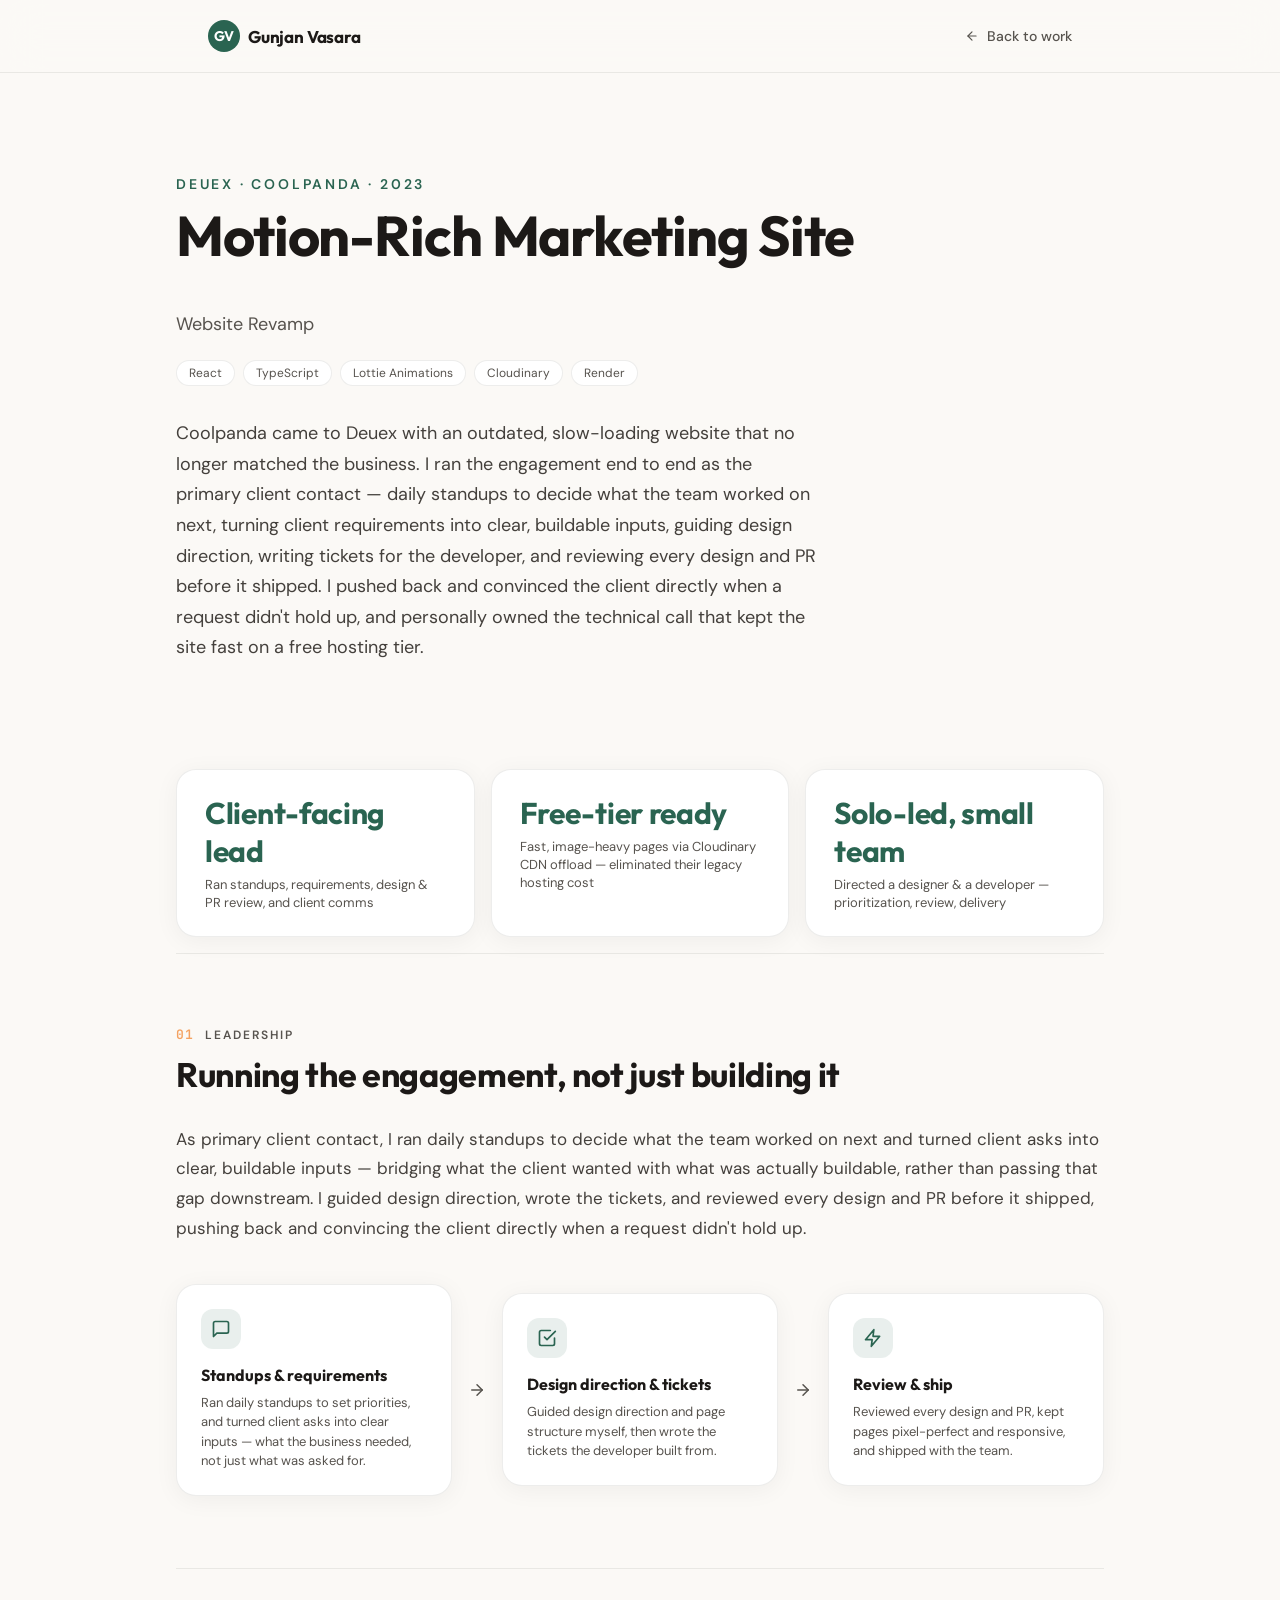
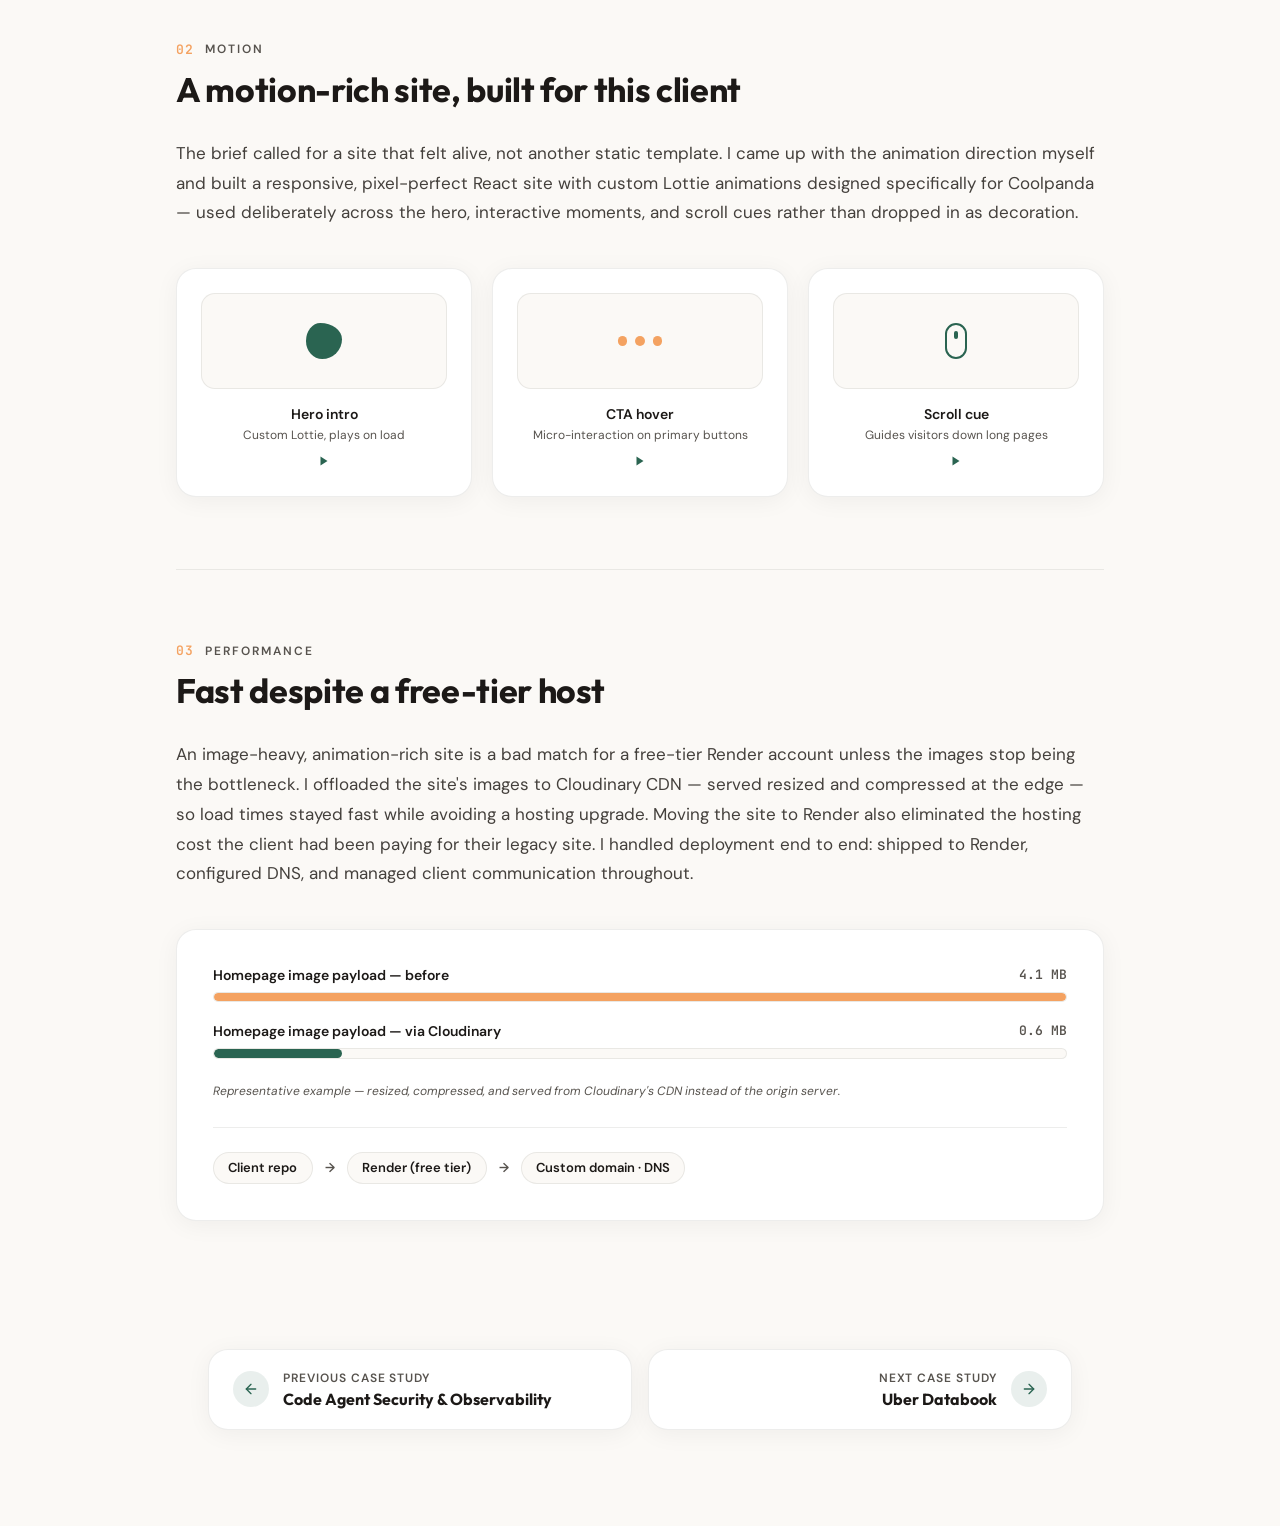
==== work/coolpanda.html @ dd3432d3 "Initial portfolio deploy" ====
<!doctype html>
<html lang="en">

<head>
    <meta charset="utf-8" />
    <meta name="viewport" content="width=device-width, initial-scale=1" />
    <meta name="description" content="Case study: Coolpanda — Website Revamp built by Gunjan Vasara." />
    <title>Coolpanda — Case Study | Gunjan Vasara</title>
    <style>
        @import url('https://fonts.googleapis.com/css2?family=DM+Sans:opsz,wght@9..40,400;9..40,500;9..40,600;9..40,700&family=Outfit:wght@400;500;600;700;800&family=JetBrains+Mono:wght@400;600&display=swap');

        :root {
            --bg: #fbf9f6;
            --surface: #ffffff;
            --ink: #1c1917;
            --ink-soft: #57534e;
            --ink-body: #44403c;
            --green: #2a6451;
            --green-deep: #204c3d;
            --sand: #f4a261;
            --line: rgba(28, 25, 23, 0.08);
            --mono: 'JetBrains Mono', 'SFMono-Regular', Consolas, monospace;
        }

        * { box-sizing: border-box; }

        html { background: var(--bg); scroll-behavior: smooth; }

        body {
            margin: 0;
            background: var(--bg);
            color: var(--ink);
            font-family: 'DM Sans', sans-serif;
            -webkit-font-smoothing: antialiased;
        }

        a { text-decoration: none; color: inherit; }

        img { max-width: 100%; display: block; }

        .icon { width: 1em; height: 1em; display: inline-block; vertical-align: -0.125em; flex-shrink: 0; }

        .wrap {
            max-width: 58rem;
            margin: 0 auto;
            padding: 0 1.25rem;
        }

        @media (min-width: 768px) {
            .wrap { padding: 0 2rem; }
        }

        /* ---------- Nav ---------- */
        .nav {
            position: sticky;
            top: 0;
            z-index: 10;
            background: rgba(251, 249, 246, 0.85);
            backdrop-filter: blur(20px);
            border-bottom: 1px solid var(--line);
        }

        .nav-inner {
            max-width: 58rem;
            margin: 0 auto;
            padding: 0 1.25rem;
            height: 4.5rem;
            display: flex;
            align-items: center;
            justify-content: space-between;
        }

        @media (min-width: 768px) {
            .nav-inner { padding: 0 2rem; }
        }

        .nav-logo {
            font-family: 'Outfit', sans-serif;
            font-weight: 700;
            font-size: 1.0625rem;
            letter-spacing: -0.01em;
            display: flex;
            align-items: center;
            gap: 0.5rem;
        }

        .nav-mono {
            width: 2rem;
            height: 2rem;
            border-radius: 999px;
            background: var(--green);
            color: #fff;
            display: grid;
            place-items: center;
            font-size: 0.875rem;
        }

        .back-link {
            display: inline-flex;
            align-items: center;
            gap: 0.5rem;
            font-size: 0.875rem;
            font-weight: 500;
            color: var(--ink-soft);
            transition: color 0.2s ease;
        }

        .back-link:hover { color: var(--green); }

        /* ---------- Hero ---------- */
        .cs-hero { padding: 4rem 0 3rem; }

        @media (min-width: 768px) {
            .cs-hero { padding: 5.5rem 0 3.5rem; }
        }

        .eyebrow {
            font-size: 0.875rem;
            text-transform: uppercase;
            letter-spacing: 0.2em;
            color: var(--green);
            font-weight: 600;
        }

        .cs-title {
            font-family: 'Outfit', sans-serif;
            font-weight: 700;
            font-size: 2.5rem;
            letter-spacing: -0.02em;
            line-height: 1.05;
            margin-top: 0.75rem;
        }

        @media (min-width: 768px) {
            .cs-title { font-size: 3.5rem; }
        }

        .cs-subtitle {
            font-size: 1.125rem;
            color: var(--ink-soft);
            margin-top: 0.75rem;
        }

        .cs-tags {
            display: flex;
            flex-wrap: wrap;
            gap: 0.5rem;
            margin-top: 1.5rem;
        }

        .tag-pill {
            font-size: 0.75rem;
            border-radius: 999px;
            background: var(--surface);
            border: 1px solid var(--line);
            padding: 0.25rem 0.75rem;
            color: var(--ink-soft);
        }

        .cs-intro {
            max-width: 40rem;
            margin-top: 2rem;
            font-size: 1.125rem;
            color: var(--ink-body);
            line-height: 1.7;
        }

        /* ---------- Stats strip ---------- */
        .cs-stats { padding: 2rem 0 1rem; }

        .cs-stats-grid {
            display: grid;
            grid-template-columns: repeat(auto-fit, minmax(180px, 1fr));
            gap: 1rem;
        }

        .stat-tile {
            background: var(--surface);
            border: 1px solid var(--line);
            border-radius: 1.25rem;
            padding: 1.5rem 1.75rem;
            box-shadow: 0 4px 24px rgba(28, 25, 23, 0.05);
        }

        .stat-value {
            font-family: 'Outfit', sans-serif;
            font-weight: 700;
            font-size: 1.875rem;
            letter-spacing: -0.01em;
            color: var(--green);
        }

        .stat-label {
            font-size: 0.8125rem;
            color: var(--ink-soft);
            margin-top: 0.375rem;
            line-height: 1.4;
        }

        /* ---------- Chapters ---------- */
        .chapter {
            padding: 4.5rem 0;
            border-top: 1px solid var(--line);
            scroll-margin-top: 4.5rem;
        }

        .chapter-head { max-width: none; }

        .chapter-kicker {
            display: flex;
            align-items: center;
            gap: 0.75rem;
        }

        .chapter-num {
            font-family: var(--mono);
            font-size: 0.8125rem;
            font-weight: 600;
            color: var(--sand);
            letter-spacing: 0.05em;
        }

        .chapter-cat {
            font-size: 0.75rem;
            text-transform: uppercase;
            letter-spacing: 0.16em;
            color: var(--ink-soft);
            font-weight: 600;
        }

        .chapter-title {
            font-family: 'Outfit', sans-serif;
            font-weight: 700;
            font-size: 1.75rem;
            letter-spacing: -0.01em;
            margin-top: 0.625rem;
        }

        @media (min-width: 768px) {
            .chapter-title { font-size: 2.125rem; }
        }

        .chapter-text {
            margin-top: 1rem;
            color: var(--ink-body);
            line-height: 1.75;
            font-size: 1.0625rem;
        }

        .chapter-visual { margin-top: 2.5rem; }

        /* ---------- Chapter 01: process flow ---------- */
        .cp-flow {
            display: grid;
            grid-template-columns: 1fr;
            gap: 1rem;
            align-items: center;
        }

        @media (min-width: 768px) {
            .cp-flow { grid-template-columns: 1fr auto 1fr auto 1fr; }
        }

        .cp-flow-card {
            background: var(--surface);
            border: 1px solid var(--line);
            border-radius: 1.25rem;
            padding: 1.5rem;
            box-shadow: 0 4px 24px rgba(28, 25, 23, 0.05);
        }

        .cp-flow-icon {
            width: 2.5rem;
            height: 2.5rem;
            border-radius: 0.75rem;
            background: rgba(42, 100, 81, 0.1);
            color: var(--green);
            display: grid;
            place-items: center;
            margin-bottom: 1rem;
        }

        .cp-flow-title {
            font-family: 'Outfit', sans-serif;
            font-weight: 700;
            font-size: 1rem;
            margin-bottom: 0.5rem;
        }

        .cp-flow-text {
            font-size: 0.8125rem;
            color: var(--ink-soft);
            line-height: 1.5;
        }

        .cp-flow-arrow {
            display: flex;
            align-items: center;
            justify-content: center;
            color: var(--ink-soft);
            transform: rotate(90deg);
        }

        @media (min-width: 768px) {
            .cp-flow-arrow { transform: none; }
        }

        /* ---------- Chapter 02: motion / Lottie ---------- */
        .cp-motion-grid {
            display: grid;
            grid-template-columns: repeat(auto-fit, minmax(160px, 1fr));
            gap: 1.25rem;
        }

        .cp-motion-card {
            background: var(--surface);
            border: 1px solid var(--line);
            border-radius: 1.25rem;
            padding: 1.5rem;
            box-shadow: 0 4px 24px rgba(28, 25, 23, 0.05);
            text-align: center;
        }

        .cp-motion-stage {
            height: 6rem;
            border-radius: 0.875rem;
            background: var(--bg);
            border: 1px solid var(--line);
            display: grid;
            place-items: center;
            margin-bottom: 1rem;
            position: relative;
            overflow: hidden;
        }

        .cp-motion-title {
            font-size: 0.875rem;
            font-weight: 600;
        }

        .cp-motion-sub {
            font-size: 0.75rem;
            color: var(--ink-soft);
            margin-top: 0.25rem;
        }

        .cp-blob {
            width: 2.25rem;
            height: 2.25rem;
            border-radius: 40% 60% 55% 45% / 50% 45% 55% 50%;
            background: var(--green);
            animation: cp-morph 3.2s ease-in-out infinite;
        }

        @keyframes cp-morph {
            0%, 100% { border-radius: 40% 60% 55% 45% / 50% 45% 55% 50%; transform: scale(1) rotate(0deg); }
            50% { border-radius: 60% 40% 45% 55% / 45% 55% 45% 55%; transform: scale(1.12) rotate(20deg); }
        }

        .cp-dot-bounce {
            display: flex;
            gap: 0.5rem;
        }

        .cp-dot-bounce span {
            width: 0.6rem;
            height: 0.6rem;
            border-radius: 999px;
            background: var(--sand);
            animation: cp-bounce 1.1s ease-in-out infinite;
        }

        .cp-dot-bounce span:nth-child(2) { animation-delay: 0.15s; }
        .cp-dot-bounce span:nth-child(3) { animation-delay: 0.3s; }

        @keyframes cp-bounce {
            0%, 100% { transform: translateY(0); opacity: 0.6; }
            50% { transform: translateY(-0.6rem); opacity: 1; }
        }

        .cp-scroll-cue {
            width: 1.4rem;
            height: 2.2rem;
            border-radius: 999px;
            border: 2px solid var(--green);
            position: relative;
        }

        .cp-scroll-cue::before {
            content: '';
            position: absolute;
            top: 0.35rem;
            left: 50%;
            width: 0.25rem;
            height: 0.5rem;
            border-radius: 999px;
            background: var(--green);
            transform: translateX(-50%);
            animation: cp-scroll 1.4s ease-in-out infinite;
        }

        @keyframes cp-scroll {
            0% { opacity: 1; top: 0.35rem; }
            60% { opacity: 0; top: 1.1rem; }
            100% { opacity: 0; top: 0.35rem; }
        }

        .cp-play-chip {
            display: inline-flex;
            align-items: center;
            gap: 0.3rem;
            font-size: 0.6875rem;
            font-weight: 600;
            color: var(--green);
            margin-top: 0.75rem;
        }

        /* ---------- Chapter 03: performance / deploy ---------- */
        .cp-perf-card {
            background: var(--surface);
            border: 1px solid var(--line);
            border-radius: 1.25rem;
            padding: 1.75rem;
            box-shadow: 0 4px 24px rgba(28, 25, 23, 0.05);
        }

        @media (min-width: 768px) {
            .cp-perf-card { padding: 2.25rem; }
        }

        .cp-perf-row { margin-bottom: 1.25rem; }

        .cp-perf-row:last-of-type { margin-bottom: 0; }

        .cp-perf-label {
            display: flex;
            justify-content: space-between;
            font-size: 0.875rem;
            font-weight: 600;
            margin-bottom: 0.5rem;
        }

        .cp-perf-label span:last-child { font-family: var(--mono); font-size: 0.8125rem; color: var(--ink-soft); }

        .cp-perf-track {
            height: 0.65rem;
            border-radius: 999px;
            background: var(--bg);
            border: 1px solid var(--line);
            overflow: hidden;
        }

        .cp-perf-fill {
            height: 100%;
            border-radius: 999px;
        }

        .cp-perf-fill.before { background: var(--sand); }
        .cp-perf-fill.after { background: var(--green); }

        .cp-perf-caption {
            font-size: 0.75rem;
            color: var(--ink-soft);
            margin-top: 1.5rem;
            font-style: italic;
        }

        .cp-pipeline {
            margin-top: 1.75rem;
            padding-top: 1.5rem;
            border-top: 1px solid var(--line);
            display: flex;
            align-items: center;
            gap: 0.75rem;
            flex-wrap: wrap;
            font-size: 0.8125rem;
            font-weight: 600;
        }

        .cp-pipeline-chip {
            background: var(--bg);
            border: 1px solid var(--line);
            border-radius: 999px;
            padding: 0.4rem 0.9rem;
        }

        .cp-pipeline-arrow { color: var(--ink-soft); }

        /* ---------- Extra highlights ---------- */
        .cs-extra {
            margin-top: 2rem;
            background: var(--surface);
            border: 1px solid var(--line);
            border-radius: 1.25rem;
            padding: 1.75rem;
        }

        .cs-extra-title {
            font-family: 'Outfit', sans-serif;
            font-weight: 700;
            font-size: 1.0625rem;
            margin-bottom: 1rem;
        }

        .cs-extra-list {
            display: flex;
            flex-direction: column;
            gap: 0.625rem;
        }

        .cs-extra-list li {
            position: relative;
            padding-left: 1rem;
            color: var(--ink-body);
            font-size: 0.9375rem;
            line-height: 1.6;
        }

        .cs-extra-list .bullet {
            position: absolute;
            left: 0;
            top: 0.55rem;
            width: 0.3125rem;
            height: 0.3125rem;
            border-radius: 999px;
            background: var(--sand);
        }

        /* ---------- Case study navigation ---------- */
        .cs-case-nav {
            display: grid;
            grid-template-columns: 1fr;
            gap: 1rem;
            margin-top: 3.5rem;
            margin-bottom: 6rem;
        }

        @media (min-width: 640px) {
            .cs-case-nav {
                grid-template-columns: 1fr 1fr;
            }
        }

        .cs-case-nav-btn {
            display: flex;
            align-items: center;
            gap: 0.875rem;
            padding: 1.25rem 1.5rem;
            background: var(--surface);
            border: 1px solid var(--line);
            border-radius: 1.25rem;
            box-shadow: 0 4px 24px rgba(28, 25, 23, 0.05);
            transition: border-color 0.2s ease, transform 0.2s ease;
        }

        a.cs-case-nav-btn:hover {
            border-color: var(--green);
            transform: translateY(-2px);
        }

        .cs-case-nav-next {
            justify-content: flex-end;
            text-align: right;
        }

        .cs-case-nav-icon {
            width: 2.25rem;
            height: 2.25rem;
            border-radius: 999px;
            background: rgba(42, 100, 81, 0.1);
            color: var(--green);
            display: grid;
            place-items: center;
            flex-shrink: 0;
        }

        .cs-case-nav-label {
            display: block;
            font-size: 0.75rem;
            text-transform: uppercase;
            letter-spacing: 0.08em;
            color: var(--ink-soft);
            font-weight: 600;
        }

        .cs-case-nav-title {
            display: block;
            font-family: 'Outfit', sans-serif;
            font-weight: 700;
            font-size: 1rem;
            margin-top: 0.1875rem;
            color: var(--ink);
        }

        .cs-case-nav-btn.disabled {
            opacity: 0.45;
            cursor: default;
        }

        .cs-case-nav-btn.disabled .cs-case-nav-icon {
            background: var(--bg);
            color: var(--ink-soft);
        }

    </style>
</head>

<body>
    <header class="nav">
        <div class="nav-inner">
            <a href="../index.html" class="nav-logo">
                <span class="nav-mono">GV</span>
                Gunjan Vasara
            </a>
            <a href="../index.html#work" class="back-link">
                <svg class="icon" viewBox="0 0 24 24" fill="none" stroke="currentColor" stroke-width="2"
                    stroke-linecap="round" stroke-linejoin="round">
                    <line x1="19" y1="12" x2="5" y2="12" />
                    <polyline points="12 19 5 12 12 5" />
                </svg>
                Back to work
            </a>
        </div>
    </header>

    <main>
        <!-- ============ HERO ============ -->
        <section class="cs-hero wrap">
            <p class="eyebrow">Deuex · Coolpanda · 2023</p>
            <h1 class="cs-title">Motion-Rich Marketing Site</h1>
            <p class="cs-subtitle">Website Revamp</p>
            <div class="cs-tags">
                <span class="tag-pill">React</span>
                <span class="tag-pill">TypeScript</span>
                <span class="tag-pill">Lottie Animations</span>
                <span class="tag-pill">Cloudinary</span>
                <span class="tag-pill">Render</span>
            </div>

            <p class="cs-intro">Coolpanda came to Deuex with an outdated, slow-loading website that no longer
                matched the business. I ran the engagement end to end as the primary client contact — daily
                standups to decide what the team worked on next, turning client requirements into clear, buildable
                inputs, guiding design direction, writing tickets for the developer, and reviewing every design and
                PR before it shipped. I pushed back and convinced the client directly when a request didn't hold up,
                and personally owned the technical call that kept the site fast on a free hosting tier.</p>
        </section>

        <!-- ============ STATS ============ -->
        <section class="cs-stats wrap">
            <div class="cs-stats-grid">
                <div class="stat-tile">
                    <div class="stat-value">Client-facing lead</div>
                    <div class="stat-label">Ran standups, requirements, design &amp; PR review, and client comms</div>
                </div>
                <div class="stat-tile">
                    <div class="stat-value">Free-tier ready</div>
                    <div class="stat-label">Fast, image-heavy pages via Cloudinary CDN offload — eliminated their legacy hosting cost</div>
                </div>
                <div class="stat-tile">
                    <div class="stat-value">Solo-led, small team</div>
                    <div class="stat-label">Directed a designer &amp; a developer — prioritization, review, delivery</div>
                </div>
            </div>
        </section>

        <!-- ============ CHAPTER 01 — PROCESS ============ -->
        <section class="chapter wrap" id="process">
            <div class="chapter-head">
                <div class="chapter-kicker">
                    <span class="chapter-num">01</span>
                    <span class="chapter-cat">Leadership</span>
                </div>
                <h2 class="chapter-title">Running the engagement, not just building it</h2>
                <p class="chapter-text">As primary client contact, I ran daily standups to decide what the team
                    worked on next and turned client asks into clear, buildable inputs — bridging what the client
                    wanted with what was actually buildable, rather than passing that gap downstream. I guided
                    design direction, wrote the tickets, and reviewed every design and PR before it shipped,
                    pushing back and convincing the client directly when a request didn't hold up.</p>
            </div>

            <div class="chapter-visual cp-flow">
                <div class="cp-flow-card">
                    <div class="cp-flow-icon">
                        <svg class="icon" viewBox="0 0 24 24" fill="none" stroke="currentColor" stroke-width="2" stroke-linecap="round" stroke-linejoin="round" style="width:20px;height:20px;">
                            <path d="M21 15a2 2 0 0 1-2 2H7l-4 4V5a2 2 0 0 1 2-2h14a2 2 0 0 1 2 2z" />
                        </svg>
                    </div>
                    <div class="cp-flow-title">Standups &amp; requirements</div>
                    <div class="cp-flow-text">Ran daily standups to set priorities, and turned client asks into clear inputs — what the business needed, not just what was asked for.</div>
                </div>
                <div class="cp-flow-arrow">
                    <svg class="icon" viewBox="0 0 24 24" fill="none" stroke="currentColor" stroke-width="2" stroke-linecap="round" stroke-linejoin="round" style="width:18px;height:18px;">
                        <line x1="5" y1="12" x2="19" y2="12" />
                        <polyline points="12 5 19 12 12 19" />
                    </svg>
                </div>
                <div class="cp-flow-card">
                    <div class="cp-flow-icon">
                        <svg class="icon" viewBox="0 0 24 24" fill="none" stroke="currentColor" stroke-width="2" stroke-linecap="round" stroke-linejoin="round" style="width:20px;height:20px;">
                            <path d="M9 11l3 3L22 4" />
                            <path d="M21 12v7a2 2 0 0 1-2 2H5a2 2 0 0 1-2-2V5a2 2 0 0 1 2-2h11" />
                        </svg>
                    </div>
                    <div class="cp-flow-title">Design direction &amp; tickets</div>
                    <div class="cp-flow-text">Guided design direction and page structure myself, then wrote the tickets the developer built from.</div>
                </div>
                <div class="cp-flow-arrow">
                    <svg class="icon" viewBox="0 0 24 24" fill="none" stroke="currentColor" stroke-width="2" stroke-linecap="round" stroke-linejoin="round" style="width:18px;height:18px;">
                        <line x1="5" y1="12" x2="19" y2="12" />
                        <polyline points="12 5 19 12 12 19" />
                    </svg>
                </div>
                <div class="cp-flow-card">
                    <div class="cp-flow-icon">
                        <svg class="icon" viewBox="0 0 24 24" fill="none" stroke="currentColor" stroke-width="2" stroke-linecap="round" stroke-linejoin="round" style="width:20px;height:20px;">
                            <path d="M13 2 3 14h8l-1 8 10-12h-8z" />
                        </svg>
                    </div>
                    <div class="cp-flow-title">Review &amp; ship</div>
                    <div class="cp-flow-text">Reviewed every design and PR, kept pages pixel-perfect and responsive, and shipped with the team.</div>
                </div>
            </div>
        </section>

        <!-- ============ CHAPTER 02 — MOTION ============ -->
        <section class="chapter wrap" id="motion">
            <div class="chapter-head">
                <div class="chapter-kicker">
                    <span class="chapter-num">02</span>
                    <span class="chapter-cat">Motion</span>
                </div>
                <h2 class="chapter-title">A motion-rich site, built for this client</h2>
                <p class="chapter-text">The brief called for a site that felt alive, not another static template.
                    I came up with the animation direction myself and built a responsive, pixel-perfect React site
                    with custom Lottie animations designed specifically for Coolpanda — used deliberately across
                    the hero, interactive moments, and scroll cues rather than dropped in as decoration.</p>
            </div>

            <div class="chapter-visual cp-motion-grid">
                <div class="cp-motion-card">
                    <div class="cp-motion-stage"><div class="cp-blob"></div></div>
                    <div class="cp-motion-title">Hero intro</div>
                    <div class="cp-motion-sub">Custom Lottie, plays on load</div>
                    <div class="cp-play-chip">
                        <svg class="icon" viewBox="0 0 24 24" fill="currentColor" style="width:12px;height:12px;"><polygon points="5 3 19 12 5 21 5 3"/></svg>
                    </div>
                </div>
                <div class="cp-motion-card">
                    <div class="cp-motion-stage"><div class="cp-dot-bounce"><span></span><span></span><span></span></div></div>
                    <div class="cp-motion-title">CTA hover</div>
                    <div class="cp-motion-sub">Micro-interaction on primary buttons</div>
                    <div class="cp-play-chip">
                        <svg class="icon" viewBox="0 0 24 24" fill="currentColor" style="width:12px;height:12px;"><polygon points="5 3 19 12 5 21 5 3"/></svg>
                    </div>
                </div>
                <div class="cp-motion-card">
                    <div class="cp-motion-stage"><div class="cp-scroll-cue"></div></div>
                    <div class="cp-motion-title">Scroll cue</div>
                    <div class="cp-motion-sub">Guides visitors down long pages</div>
                    <div class="cp-play-chip">
                        <svg class="icon" viewBox="0 0 24 24" fill="currentColor" style="width:12px;height:12px;"><polygon points="5 3 19 12 5 21 5 3"/></svg>
                    </div>
                </div>
            </div>
        </section>

        <!-- ============ CHAPTER 03 — PERFORMANCE ============ -->
        <section class="chapter wrap" id="performance">
            <div class="chapter-head">
                <div class="chapter-kicker">
                    <span class="chapter-num">03</span>
                    <span class="chapter-cat">Performance</span>
                </div>
                <h2 class="chapter-title">Fast despite a free-tier host</h2>
                <p class="chapter-text">An image-heavy, animation-rich site is a bad match for a free-tier Render
                    account unless the images stop being the bottleneck. I offloaded the site's images to
                    Cloudinary CDN — served resized and compressed at the edge — so load times stayed fast while
                    avoiding a hosting upgrade. Moving the site to Render also eliminated the hosting cost the
                    client had been paying for their legacy site. I handled deployment end to end: shipped to
                    Render, configured DNS, and managed client communication throughout.</p>
            </div>

            <div class="chapter-visual cp-perf-card">
                <div class="cp-perf-row">
                    <div class="cp-perf-label"><span>Homepage image payload — before</span><span>4.1 MB</span></div>
                    <div class="cp-perf-track"><div class="cp-perf-fill before" style="width:100%;"></div></div>
                </div>
                <div class="cp-perf-row">
                    <div class="cp-perf-label"><span>Homepage image payload — via Cloudinary</span><span>0.6 MB</span></div>
                    <div class="cp-perf-track"><div class="cp-perf-fill after" style="width:15%;"></div></div>
                </div>
                <p class="cp-perf-caption">Representative example — resized, compressed, and served from Cloudinary's CDN instead of the origin server.</p>

                <div class="cp-pipeline">
                    <span class="cp-pipeline-chip">Client repo</span>
                    <span class="cp-pipeline-arrow">→</span>
                    <span class="cp-pipeline-chip">Render (free tier)</span>
                    <span class="cp-pipeline-arrow">→</span>
                    <span class="cp-pipeline-chip">Custom domain · DNS</span>
                </div>
            </div>
        </section>

        <nav class="cs-case-nav wrap" aria-label="Case study navigation">
            <a href="highflame.html" class="cs-case-nav-btn cs-case-nav-prev">
                <span class="cs-case-nav-icon"><svg class="icon" viewBox="0 0 24 24" fill="none" stroke="currentColor" stroke-width="2" stroke-linecap="round" stroke-linejoin="round"><line x1="19" y1="12" x2="5" y2="12"/><polyline points="12 19 5 12 12 5"/></svg></span>
                <span class="cs-case-nav-text">
                    <span class="cs-case-nav-label">Previous case study</span>
                    <span class="cs-case-nav-title">Code Agent Security &amp; Observability</span>
                </span>
            </a>
            <a href="databook.html" class="cs-case-nav-btn cs-case-nav-next">
                <span class="cs-case-nav-text">
                    <span class="cs-case-nav-label">Next case study</span>
                    <span class="cs-case-nav-title">Uber Databook</span>
                </span>
                <span class="cs-case-nav-icon"><svg class="icon" viewBox="0 0 24 24" fill="none" stroke="currentColor" stroke-width="2" stroke-linecap="round" stroke-linejoin="round"><line x1="5" y1="12" x2="19" y2="12"/><polyline points="12 5 19 12 12 19"/></svg></span>
            </a>
        </nav>

    </main>
</body>

</html>
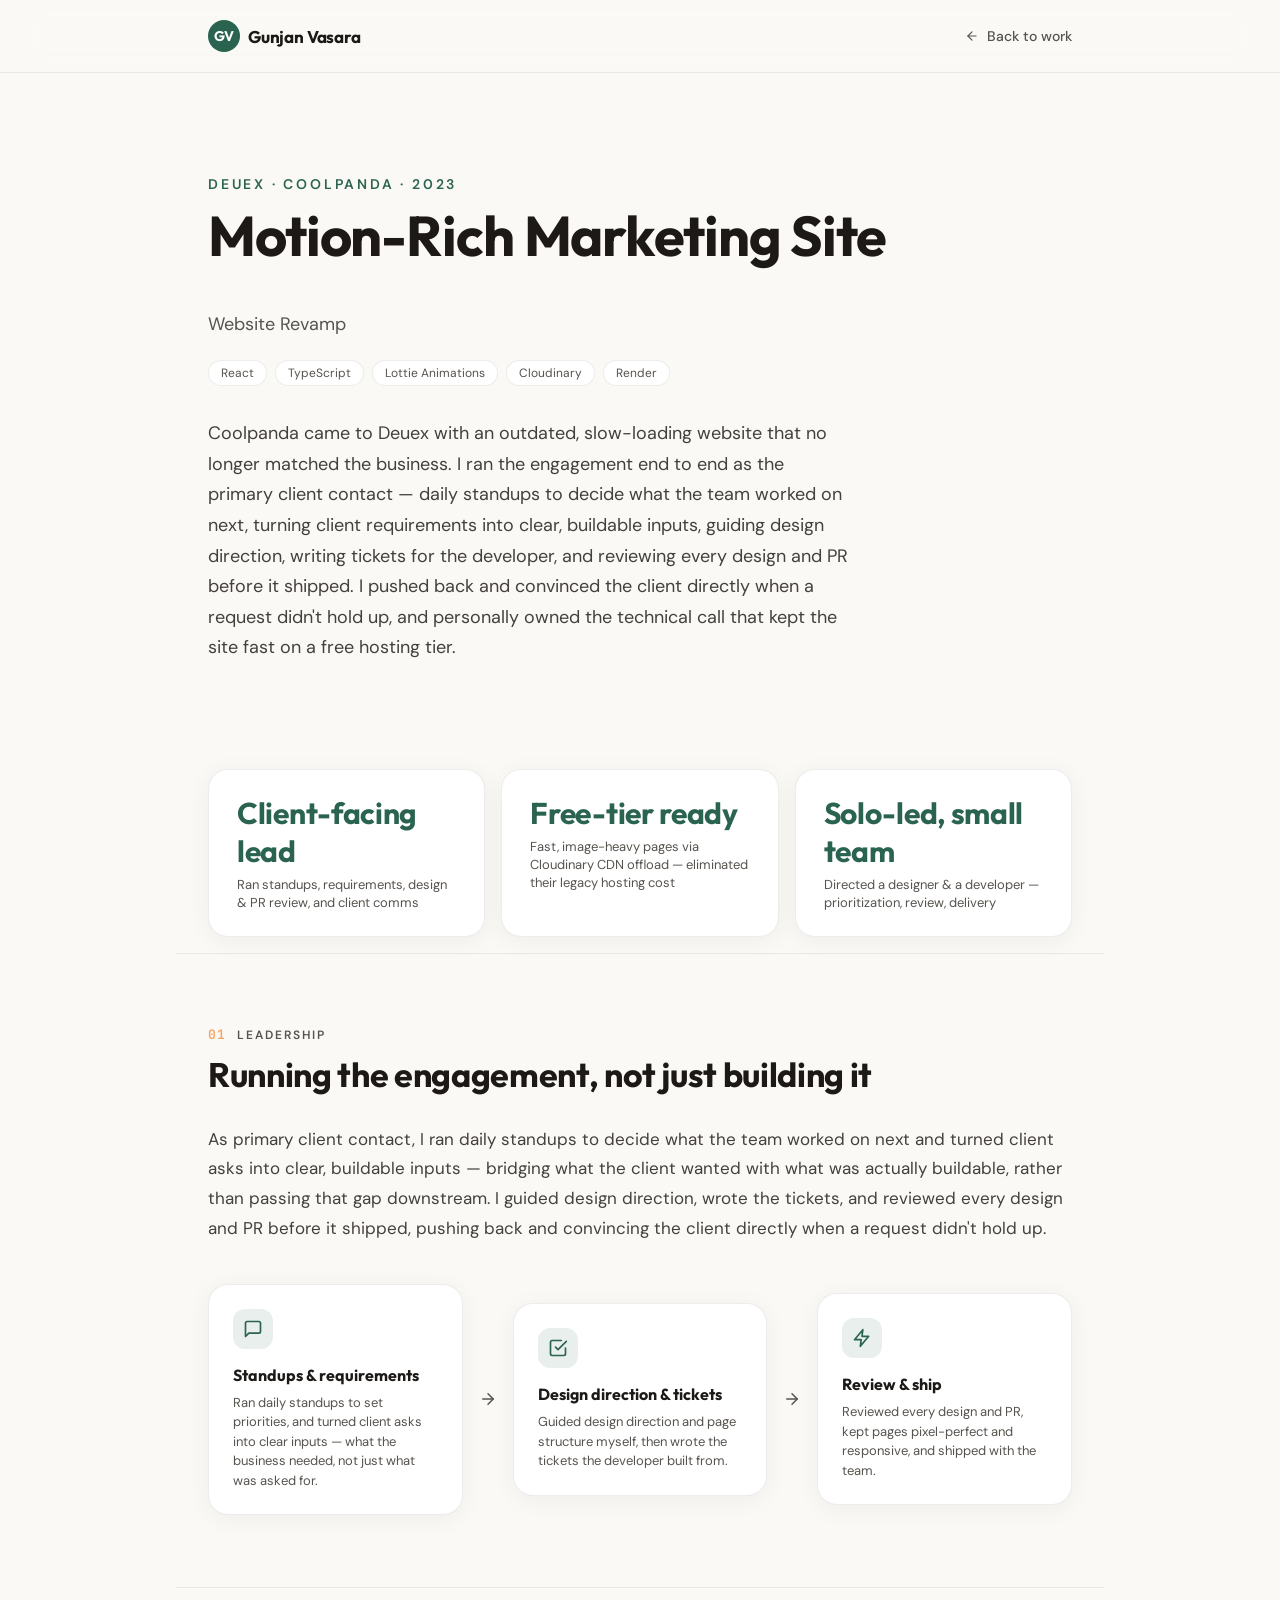
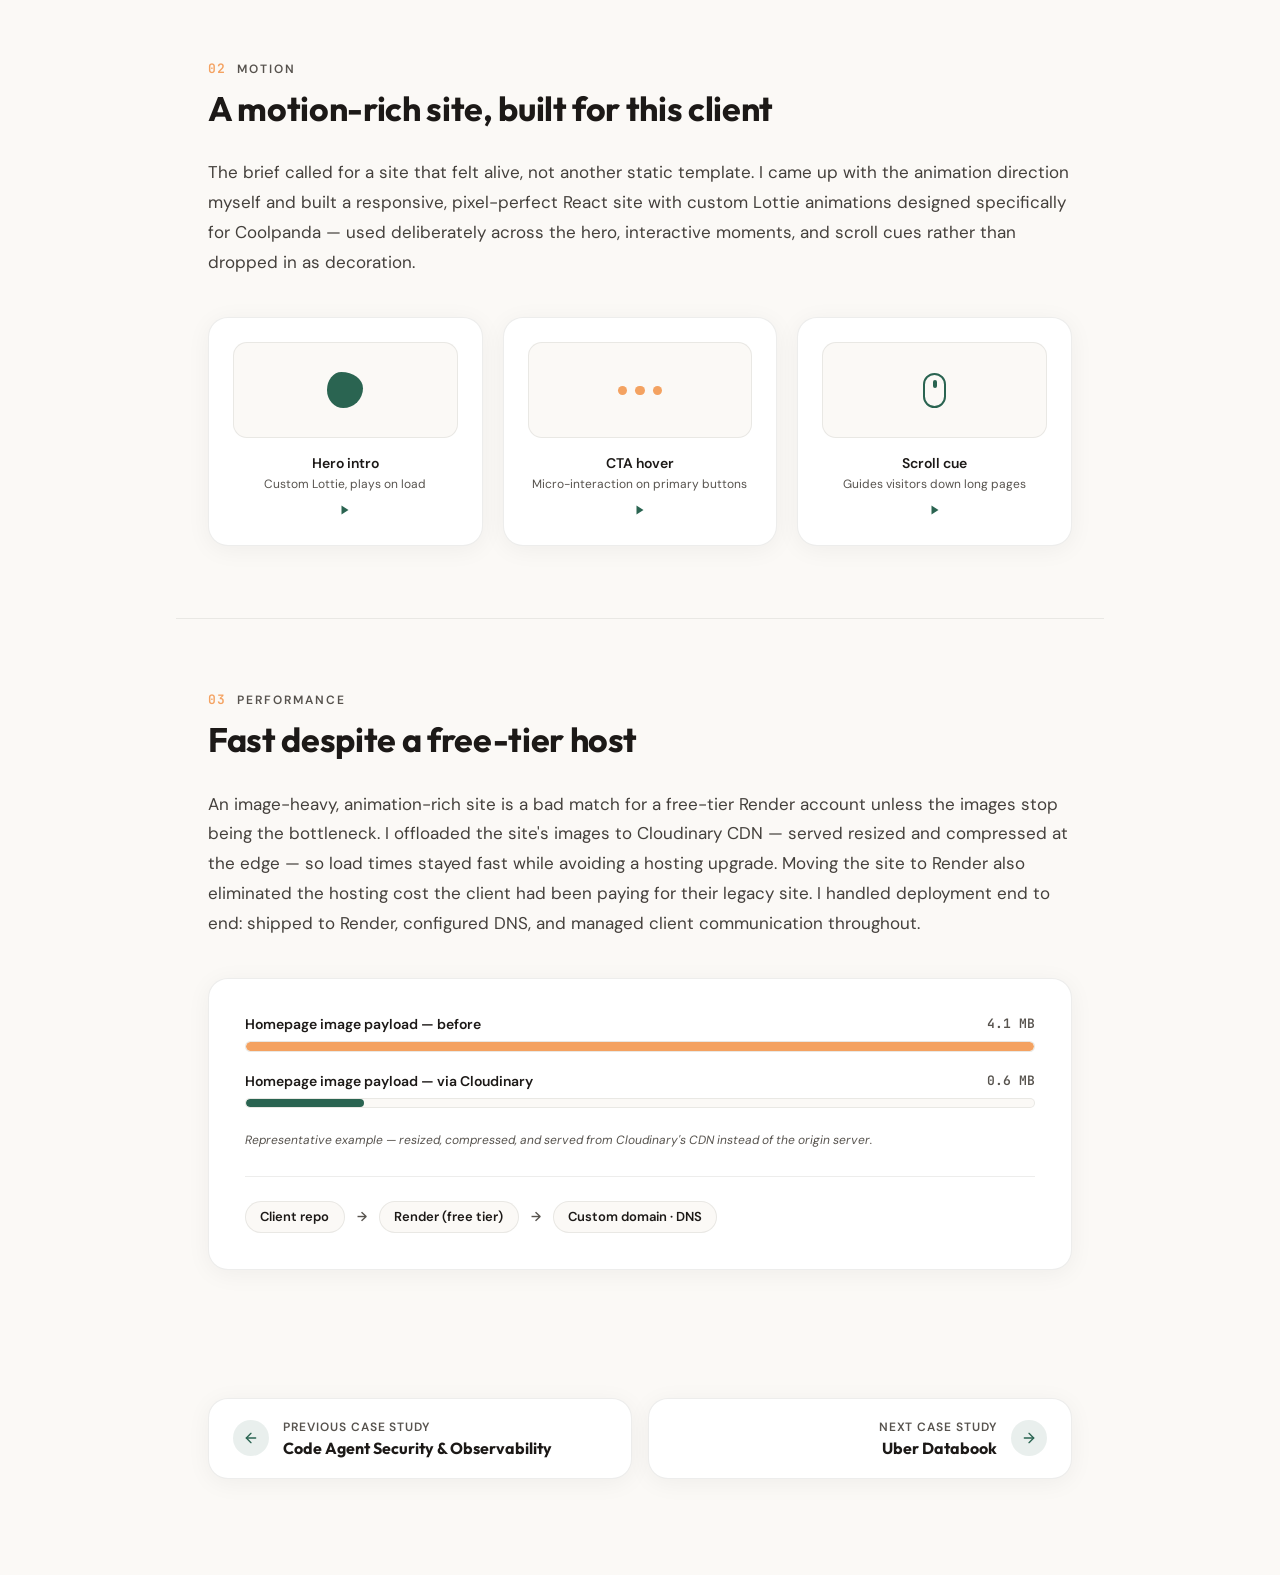
==== commit 96a5a655: "Fix mobile layout: nav clutter, blue menu icon, missing side padding - button reset now sets color: " ====
--- a/work/coolpanda.html
+++ b/work/coolpanda.html
@@ -6,6 +6,24 @@
     <meta name="viewport" content="width=device-width, initial-scale=1" />
     <meta name="description" content="Case study: Coolpanda — Website Revamp built by Gunjan Vasara." />
     <title>Coolpanda — Case Study | Gunjan Vasara</title>
+
+    <link rel="canonical" href="https://gunjanvasara.dev/work/coolpanda.html" />
+    <link rel="icon" href="data:image/svg+xml,%3Csvg xmlns='http://www.w3.org/2000/svg' viewBox='0 0 32 32'%3E%3Crect width='32' height='32' rx='7' fill='%232a6451'/%3E%3Ctext x='16' y='22' font-family='Outfit,Arial,sans-serif' font-size='17' font-weight='700' fill='%23fbf9f6' text-anchor='middle'%3EGV%3C/text%3E%3C/svg%3E" />
+
+    <meta property="og:type" content="article" />
+    <meta property="og:site_name" content="Gunjan Vasara — Portfolio" />
+    <meta property="og:title" content="Coolpanda — Case Study | Gunjan Vasara" />
+    <meta property="og:description" content="Case study: Coolpanda — Website Revamp built by Gunjan Vasara." />
+    <meta property="og:url" content="https://gunjanvasara.dev/work/coolpanda.html" />
+    <meta property="og:image" content="https://gunjanvasara.dev/images/coolpanda-hero.png" />
+    <meta property="og:image:width" content="1360" />
+    <meta property="og:image:height" content="560" />
+
+    <meta name="twitter:card" content="summary_large_image" />
+    <meta name="twitter:title" content="Coolpanda — Case Study | Gunjan Vasara" />
+    <meta name="twitter:description" content="Case study: Coolpanda — Website Revamp built by Gunjan Vasara." />
+    <meta name="twitter:image" content="https://gunjanvasara.dev/images/coolpanda-hero.png" />
+
     <style>
         @import url('https://fonts.googleapis.com/css2?family=DM+Sans:opsz,wght@9..40,400;9..40,500;9..40,600;9..40,700&family=Outfit:wght@400;500;600;700;800&family=JetBrains+Mono:wght@400;600&display=swap');
 
@@ -36,6 +54,10 @@
 
         a { text-decoration: none; color: inherit; }
 
+        button { font: inherit; color: inherit; cursor: pointer; -webkit-tap-highlight-color: transparent; }
+
+        html, body { overflow-x: clip; }
+
         img { max-width: 100%; display: block; }
 
         .icon { width: 1em; height: 1em; display: inline-block; vertical-align: -0.125em; flex-shrink: 0; }
@@ -108,10 +130,10 @@
         .back-link:hover { color: var(--green); }
 
         /* ---------- Hero ---------- */
-        .cs-hero { padding: 4rem 0 3rem; }
+        .cs-hero { padding-block: 4rem 3rem; }
 
         @media (min-width: 768px) {
-            .cs-hero { padding: 5.5rem 0 3.5rem; }
+            .cs-hero { padding-block: 5.5rem 3.5rem; }
         }
 
         .eyebrow {
@@ -166,7 +188,7 @@
         }
 
         /* ---------- Stats strip ---------- */
-        .cs-stats { padding: 2rem 0 1rem; }
+        .cs-stats { padding-block: 2rem 1rem; }
 
         .cs-stats-grid {
             display: grid;
@@ -199,7 +221,7 @@
 
         /* ---------- Chapters ---------- */
         .chapter {
-            padding: 4.5rem 0;
+            padding-block: 4.5rem;
             border-top: 1px solid var(--line);
             scroll-margin-top: 4.5rem;
         }
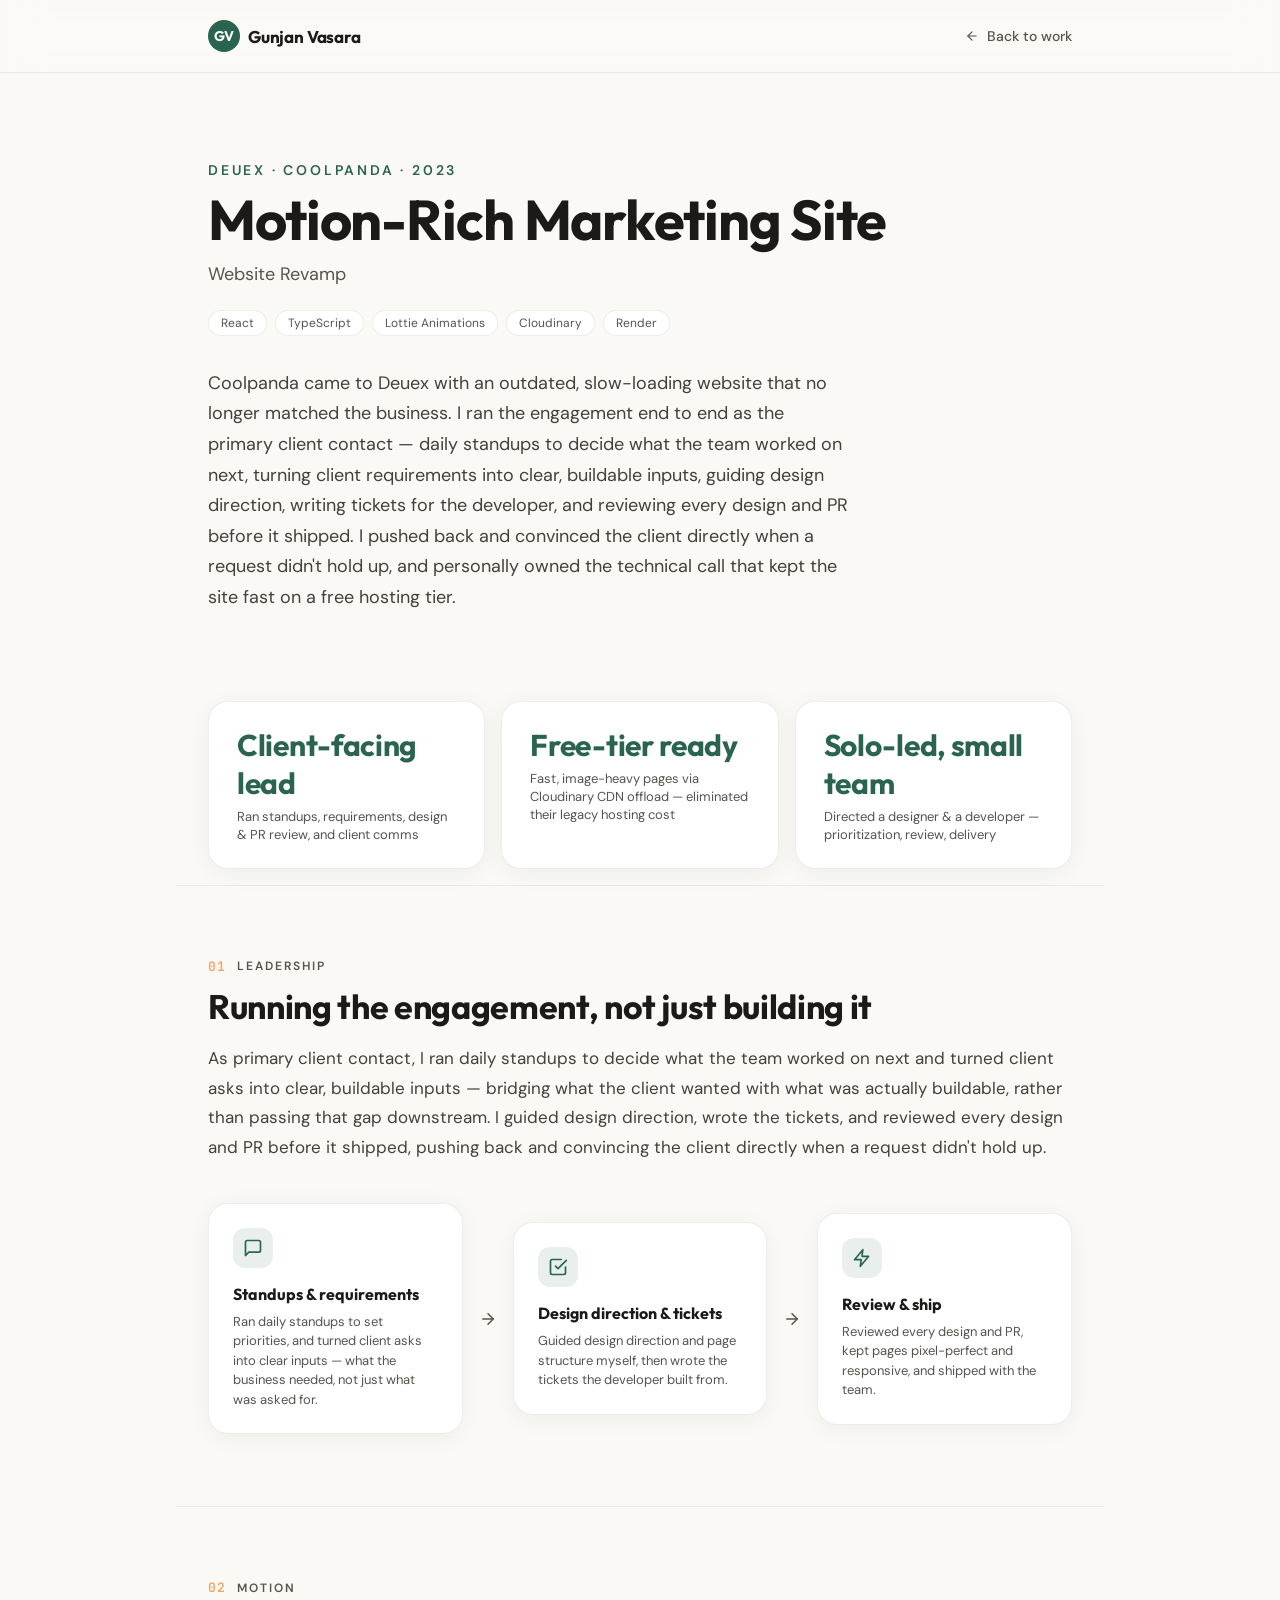
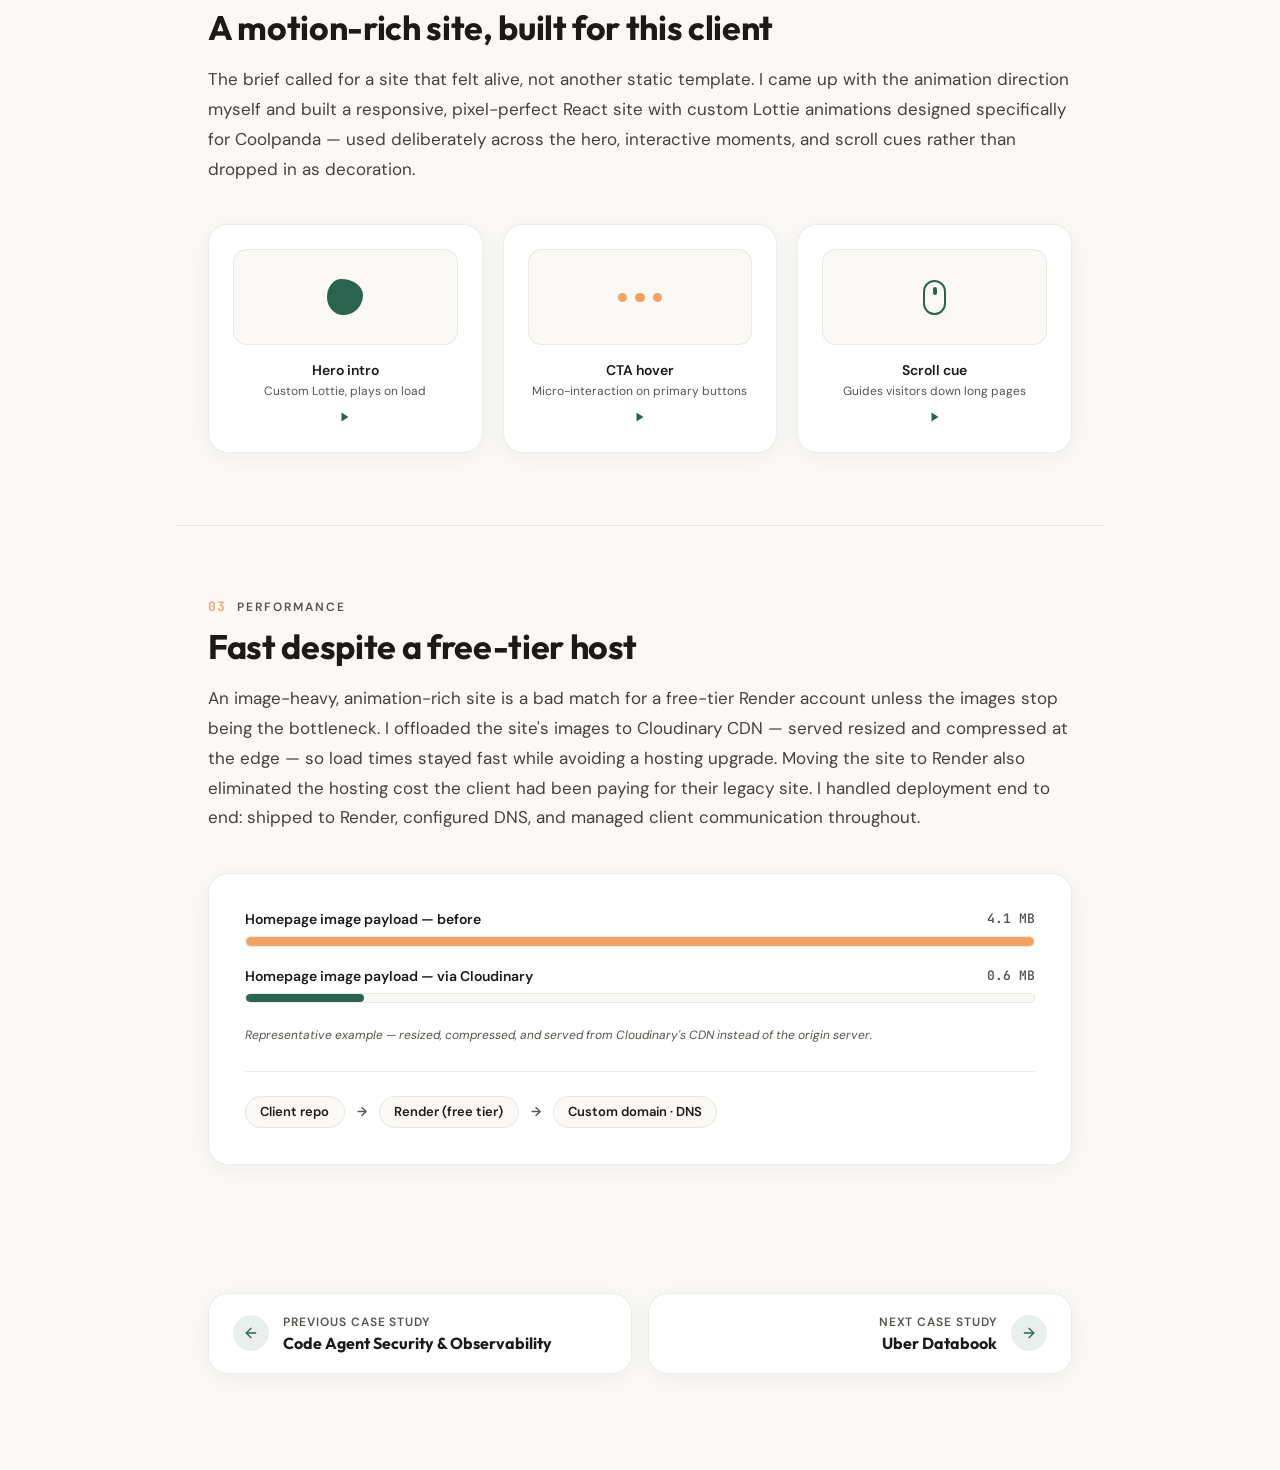
==== commit 3d5bd792: "Modularize CSS/JS into shared files; front-end optimization pass Modular structure (no build step): " ====
--- a/work/coolpanda.html
+++ b/work/coolpanda.html
@@ -4,6 +4,10 @@
 <head>
     <meta charset="utf-8" />
     <meta name="viewport" content="width=device-width, initial-scale=1" />
+    <link rel="preconnect" href="https://fonts.googleapis.com" />
+    <link rel="preconnect" href="https://fonts.gstatic.com" crossorigin />
+    <link rel="stylesheet"
+        href="https://fonts.googleapis.com/css2?family=DM+Sans:opsz,wght@9..40,400;9..40,500;9..40,600;9..40,700&family=JetBrains+Mono:wght@400;600&family=Outfit:wght@400;500;600;700;800&display=swap" />
     <meta name="description" content="Case study: Coolpanda — Website Revamp built by Gunjan Vasara." />
     <title>Coolpanda — Case Study | Gunjan Vasara</title>
 
@@ -15,263 +19,20 @@
     <meta property="og:title" content="Coolpanda — Case Study | Gunjan Vasara" />
     <meta property="og:description" content="Case study: Coolpanda — Website Revamp built by Gunjan Vasara." />
     <meta property="og:url" content="https://gunjanvasara.dev/work/coolpanda.html" />
-    <meta property="og:image" content="https://gunjanvasara.dev/images/coolpanda-hero.png" />
-    <meta property="og:image:width" content="1360" />
-    <meta property="og:image:height" content="560" />
+    <meta property="og:image" content="https://gunjanvasara.dev/images/coolpanda-hero-og.jpg" />
+    <meta property="og:image:width" content="1200" />
+    <meta property="og:image:height" content="494" />
 
     <meta name="twitter:card" content="summary_large_image" />
     <meta name="twitter:title" content="Coolpanda — Case Study | Gunjan Vasara" />
     <meta name="twitter:description" content="Case study: Coolpanda — Website Revamp built by Gunjan Vasara." />
-    <meta name="twitter:image" content="https://gunjanvasara.dev/images/coolpanda-hero.png" />
-
+    <meta name="twitter:image" content="https://gunjanvasara.dev/images/coolpanda-hero-og.jpg" />
+
+    <link rel="stylesheet" href="../assets/base.css" />
+    <link rel="stylesheet" href="../assets/case-study.css" />
     <style>
-        @import url('https://fonts.googleapis.com/css2?family=DM+Sans:opsz,wght@9..40,400;9..40,500;9..40,600;9..40,700&family=Outfit:wght@400;500;600;700;800&family=JetBrains+Mono:wght@400;600&display=swap');
-
-        :root {
-            --bg: #fbf9f6;
-            --surface: #ffffff;
-            --ink: #1c1917;
-            --ink-soft: #57534e;
-            --ink-body: #44403c;
-            --green: #2a6451;
-            --green-deep: #204c3d;
-            --sand: #f4a261;
-            --line: rgba(28, 25, 23, 0.08);
-            --mono: 'JetBrains Mono', 'SFMono-Regular', Consolas, monospace;
-        }
-
-        * { box-sizing: border-box; }
-
-        html { background: var(--bg); scroll-behavior: smooth; }
-
-        body {
-            margin: 0;
-            background: var(--bg);
-            color: var(--ink);
-            font-family: 'DM Sans', sans-serif;
-            -webkit-font-smoothing: antialiased;
-        }
-
-        a { text-decoration: none; color: inherit; }
-
-        button { font: inherit; color: inherit; cursor: pointer; -webkit-tap-highlight-color: transparent; }
-
-        html, body { overflow-x: clip; }
-
-        img { max-width: 100%; display: block; }
-
-        .icon { width: 1em; height: 1em; display: inline-block; vertical-align: -0.125em; flex-shrink: 0; }
-
-        .wrap {
-            max-width: 58rem;
-            margin: 0 auto;
-            padding: 0 1.25rem;
-        }
-
-        @media (min-width: 768px) {
-            .wrap { padding: 0 2rem; }
-        }
-
-        /* ---------- Nav ---------- */
-        .nav {
-            position: sticky;
-            top: 0;
-            z-index: 10;
-            background: rgba(251, 249, 246, 0.85);
-            backdrop-filter: blur(20px);
-            border-bottom: 1px solid var(--line);
-        }
-
-        .nav-inner {
-            max-width: 58rem;
-            margin: 0 auto;
-            padding: 0 1.25rem;
-            height: 4.5rem;
-            display: flex;
-            align-items: center;
-            justify-content: space-between;
-        }
-
-        @media (min-width: 768px) {
-            .nav-inner { padding: 0 2rem; }
-        }
-
-        .nav-logo {
-            font-family: 'Outfit', sans-serif;
-            font-weight: 700;
-            font-size: 1.0625rem;
-            letter-spacing: -0.01em;
-            display: flex;
-            align-items: center;
-            gap: 0.5rem;
-        }
-
-        .nav-mono {
-            width: 2rem;
-            height: 2rem;
-            border-radius: 999px;
-            background: var(--green);
-            color: #fff;
-            display: grid;
-            place-items: center;
-            font-size: 0.875rem;
-        }
-
-        .back-link {
-            display: inline-flex;
-            align-items: center;
-            gap: 0.5rem;
-            font-size: 0.875rem;
-            font-weight: 500;
-            color: var(--ink-soft);
-            transition: color 0.2s ease;
-        }
-
-        .back-link:hover { color: var(--green); }
-
-        /* ---------- Hero ---------- */
-        .cs-hero { padding-block: 4rem 3rem; }
-
-        @media (min-width: 768px) {
-            .cs-hero { padding-block: 5.5rem 3.5rem; }
-        }
-
-        .eyebrow {
-            font-size: 0.875rem;
-            text-transform: uppercase;
-            letter-spacing: 0.2em;
-            color: var(--green);
-            font-weight: 600;
-        }
-
-        .cs-title {
-            font-family: 'Outfit', sans-serif;
-            font-weight: 700;
-            font-size: 2.5rem;
-            letter-spacing: -0.02em;
-            line-height: 1.05;
-            margin-top: 0.75rem;
-        }
-
-        @media (min-width: 768px) {
-            .cs-title { font-size: 3.5rem; }
-        }
-
-        .cs-subtitle {
-            font-size: 1.125rem;
-            color: var(--ink-soft);
-            margin-top: 0.75rem;
-        }
-
-        .cs-tags {
-            display: flex;
-            flex-wrap: wrap;
-            gap: 0.5rem;
-            margin-top: 1.5rem;
-        }
-
-        .tag-pill {
-            font-size: 0.75rem;
-            border-radius: 999px;
-            background: var(--surface);
-            border: 1px solid var(--line);
-            padding: 0.25rem 0.75rem;
-            color: var(--ink-soft);
-        }
-
-        .cs-intro {
-            max-width: 40rem;
-            margin-top: 2rem;
-            font-size: 1.125rem;
-            color: var(--ink-body);
-            line-height: 1.7;
-        }
-
-        /* ---------- Stats strip ---------- */
-        .cs-stats { padding-block: 2rem 1rem; }
-
-        .cs-stats-grid {
-            display: grid;
-            grid-template-columns: repeat(auto-fit, minmax(180px, 1fr));
-            gap: 1rem;
-        }
-
-        .stat-tile {
-            background: var(--surface);
-            border: 1px solid var(--line);
-            border-radius: 1.25rem;
-            padding: 1.5rem 1.75rem;
-            box-shadow: 0 4px 24px rgba(28, 25, 23, 0.05);
-        }
-
-        .stat-value {
-            font-family: 'Outfit', sans-serif;
-            font-weight: 700;
-            font-size: 1.875rem;
-            letter-spacing: -0.01em;
-            color: var(--green);
-        }
-
-        .stat-label {
-            font-size: 0.8125rem;
-            color: var(--ink-soft);
-            margin-top: 0.375rem;
-            line-height: 1.4;
-        }
-
-        /* ---------- Chapters ---------- */
-        .chapter {
-            padding-block: 4.5rem;
-            border-top: 1px solid var(--line);
-            scroll-margin-top: 4.5rem;
-        }
-
-        .chapter-head { max-width: none; }
-
-        .chapter-kicker {
-            display: flex;
-            align-items: center;
-            gap: 0.75rem;
-        }
-
-        .chapter-num {
-            font-family: var(--mono);
-            font-size: 0.8125rem;
-            font-weight: 600;
-            color: var(--sand);
-            letter-spacing: 0.05em;
-        }
-
-        .chapter-cat {
-            font-size: 0.75rem;
-            text-transform: uppercase;
-            letter-spacing: 0.16em;
-            color: var(--ink-soft);
-            font-weight: 600;
-        }
-
-        .chapter-title {
-            font-family: 'Outfit', sans-serif;
-            font-weight: 700;
-            font-size: 1.75rem;
-            letter-spacing: -0.01em;
-            margin-top: 0.625rem;
-        }
-
-        @media (min-width: 768px) {
-            .chapter-title { font-size: 2.125rem; }
-        }
-
-        .chapter-text {
-            margin-top: 1rem;
-            color: var(--ink-body);
-            line-height: 1.75;
-            font-size: 1.0625rem;
-        }
-
-        .chapter-visual { margin-top: 2.5rem; }
-
         /* ---------- Chapter 01: process flow ---------- */
+
         .cp-flow {
             display: grid;
             grid-template-columns: 1fr;
@@ -328,6 +89,7 @@
         }
 
         /* ---------- Chapter 02: motion / Lottie ---------- */
+
         .cp-motion-grid {
             display: grid;
             grid-template-columns: repeat(auto-fit, minmax(160px, 1fr));
@@ -393,6 +155,7 @@
         }
 
         .cp-dot-bounce span:nth-child(2) { animation-delay: 0.15s; }
+
         .cp-dot-bounce span:nth-child(3) { animation-delay: 0.3s; }
 
         @keyframes cp-bounce {
@@ -438,6 +201,7 @@
         }
 
         /* ---------- Chapter 03: performance / deploy ---------- */
+
         .cp-perf-card {
             background: var(--surface);
             border: 1px solid var(--line);
@@ -478,6 +242,7 @@
         }
 
         .cp-perf-fill.before { background: var(--sand); }
+
         .cp-perf-fill.after { background: var(--green); }
 
         .cp-perf-caption {
@@ -508,28 +273,6 @@
 
         .cp-pipeline-arrow { color: var(--ink-soft); }
 
-        /* ---------- Extra highlights ---------- */
-        .cs-extra {
-            margin-top: 2rem;
-            background: var(--surface);
-            border: 1px solid var(--line);
-            border-radius: 1.25rem;
-            padding: 1.75rem;
-        }
-
-        .cs-extra-title {
-            font-family: 'Outfit', sans-serif;
-            font-weight: 700;
-            font-size: 1.0625rem;
-            margin-bottom: 1rem;
-        }
-
-        .cs-extra-list {
-            display: flex;
-            flex-direction: column;
-            gap: 0.625rem;
-        }
-
         .cs-extra-list li {
             position: relative;
             padding-left: 1rem;
@@ -548,82 +291,10 @@
             background: var(--sand);
         }
 
-        /* ---------- Case study navigation ---------- */
-        .cs-case-nav {
-            display: grid;
-            grid-template-columns: 1fr;
-            gap: 1rem;
-            margin-top: 3.5rem;
-            margin-bottom: 6rem;
-        }
-
-        @media (min-width: 640px) {
-            .cs-case-nav {
-                grid-template-columns: 1fr 1fr;
-            }
-        }
-
-        .cs-case-nav-btn {
-            display: flex;
-            align-items: center;
-            gap: 0.875rem;
-            padding: 1.25rem 1.5rem;
-            background: var(--surface);
-            border: 1px solid var(--line);
-            border-radius: 1.25rem;
-            box-shadow: 0 4px 24px rgba(28, 25, 23, 0.05);
-            transition: border-color 0.2s ease, transform 0.2s ease;
-        }
-
         a.cs-case-nav-btn:hover {
             border-color: var(--green);
             transform: translateY(-2px);
         }
-
-        .cs-case-nav-next {
-            justify-content: flex-end;
-            text-align: right;
-        }
-
-        .cs-case-nav-icon {
-            width: 2.25rem;
-            height: 2.25rem;
-            border-radius: 999px;
-            background: rgba(42, 100, 81, 0.1);
-            color: var(--green);
-            display: grid;
-            place-items: center;
-            flex-shrink: 0;
-        }
-
-        .cs-case-nav-label {
-            display: block;
-            font-size: 0.75rem;
-            text-transform: uppercase;
-            letter-spacing: 0.08em;
-            color: var(--ink-soft);
-            font-weight: 600;
-        }
-
-        .cs-case-nav-title {
-            display: block;
-            font-family: 'Outfit', sans-serif;
-            font-weight: 700;
-            font-size: 1rem;
-            margin-top: 0.1875rem;
-            color: var(--ink);
-        }
-
-        .cs-case-nav-btn.disabled {
-            opacity: 0.45;
-            cursor: default;
-        }
-
-        .cs-case-nav-btn.disabled .cs-case-nav-icon {
-            background: var(--bg);
-            color: var(--ink-soft);
-        }
-
     </style>
 </head>
 
--- a/assets/base.css
+++ b/assets/base.css
@@ -0,0 +1,123 @@
+/* ============================================================
+   base.css — shared foundation for every page
+   design tokens · reset · layout primitives · shared atoms
+   Fonts are loaded via <link> in each page's <head>, not @import,
+   so they can be preconnected and don't block CSS parsing.
+   ============================================================ */
+
+/* ---------- Design tokens ---------- */
+:root {
+    --bg: #fbf9f6;
+    --surface: #ffffff;
+    --ink: #1c1917;
+    --ink-soft: #57534e;
+    --ink-body: #44403c;
+    --green: #2a6451;
+    --green-deep: #204c3d;
+    --sand: #f4a261;
+    --line: rgba(28, 25, 23, 0.08);
+    --dot: #d6d1c9;
+    --footer-ink: #c9dbd3;
+    --footer-ink-soft: #9db8ac;
+    --mono: 'JetBrains Mono', 'SFMono-Regular', Consolas, monospace;
+    --wrap: 72rem;
+}
+
+/* ---------- Reset ---------- */
+* {
+    box-sizing: border-box;
+}
+
+html {
+    background: var(--bg);
+    scroll-behavior: smooth;
+}
+
+html,
+body {
+    overflow-x: clip;
+}
+
+body {
+    margin: 0;
+    background: var(--bg);
+    color: var(--ink);
+    font-family: 'DM Sans', sans-serif;
+    -webkit-font-smoothing: antialiased;
+    -moz-osx-font-smoothing: grayscale;
+}
+
+img {
+    max-width: 100%;
+    display: block;
+}
+
+a {
+    text-decoration: none;
+    color: inherit;
+}
+
+button {
+    font: inherit;
+    color: inherit;
+    cursor: pointer;
+    -webkit-tap-highlight-color: transparent;
+}
+
+ul,
+ol {
+    margin: 0;
+    padding: 0;
+    list-style: none;
+}
+
+h1,
+h2,
+h3,
+p {
+    margin: 0;
+}
+
+::selection {
+    background: #2a6451;
+    color: #fff;
+}
+
+@media (prefers-reduced-motion: reduce) {
+    * {
+        animation: none !important;
+        transition: none !important;
+        scroll-behavior: auto !important;
+    }
+}
+
+/* ---------- Layout ---------- */
+.wrap {
+    max-width: var(--wrap);
+    margin-inline: auto;
+    padding-inline: 1.25rem;
+}
+
+@media (min-width: 768px) {
+    .wrap {
+        padding-inline: 2rem;
+    }
+}
+
+/* ---------- Shared atoms ---------- */
+.icon {
+    width: 1em;
+    height: 1em;
+    display: inline-block;
+    vertical-align: -0.125em;
+    flex-shrink: 0;
+}
+
+.eyebrow {
+    font-family: 'DM Sans', sans-serif;
+    font-size: 0.875rem;
+    text-transform: uppercase;
+    letter-spacing: 0.2em;
+    color: var(--green);
+    font-weight: 600;
+}
--- a/assets/case-study.css
+++ b/assets/case-study.css
@@ -0,0 +1,334 @@
+/* ============================================================
+   case-study.css — shared chrome for every work/*.html page
+   loaded after base.css; page-unique visuals stay inline
+   ============================================================ */
+
+:root {
+    --wrap: 58rem;
+}
+
+/* ---------- Nav ---------- */
+.nav {
+    position: sticky;
+    top: 0;
+    z-index: 10;
+    background: rgba(251, 249, 246, 0.85);
+    backdrop-filter: blur(20px);
+    -webkit-backdrop-filter: blur(20px);
+    border-bottom: 1px solid var(--line);
+}
+
+.nav-inner {
+    max-width: var(--wrap);
+    margin-inline: auto;
+    padding-inline: 1.25rem;
+    height: 4.5rem;
+    display: flex;
+    align-items: center;
+    justify-content: space-between;
+}
+
+@media (min-width: 768px) {
+    .nav-inner {
+        padding-inline: 2rem;
+    }
+}
+
+.nav-logo {
+    font-family: 'Outfit', sans-serif;
+    font-weight: 700;
+    font-size: 1.0625rem;
+    letter-spacing: -0.01em;
+    display: flex;
+    align-items: center;
+    gap: 0.5rem;
+}
+
+.nav-mono {
+    width: 2rem;
+    height: 2rem;
+    border-radius: 999px;
+    background: var(--green);
+    color: #fff;
+    display: grid;
+    place-items: center;
+    font-size: 0.875rem;
+}
+
+.back-link {
+    display: inline-flex;
+    align-items: center;
+    gap: 0.5rem;
+    font-size: 0.875rem;
+    font-weight: 500;
+    color: var(--ink-soft);
+    transition: color 0.2s ease;
+}
+
+.back-link:hover {
+    color: var(--green);
+}
+
+/* ---------- Hero ---------- */
+.cs-hero {
+    padding-block: 4rem 3rem;
+}
+
+@media (min-width: 768px) {
+    .cs-hero {
+        padding-block: 5.5rem 3.5rem;
+    }
+}
+
+.cs-title {
+    font-family: 'Outfit', sans-serif;
+    font-weight: 700;
+    font-size: 2.5rem;
+    letter-spacing: -0.02em;
+    line-height: 1.05;
+    margin-top: 0.75rem;
+}
+
+@media (min-width: 768px) {
+    .cs-title {
+        font-size: 3.5rem;
+    }
+}
+
+.cs-subtitle {
+    font-size: 1.125rem;
+    color: var(--ink-soft);
+    margin-top: 0.75rem;
+}
+
+.cs-tags {
+    display: flex;
+    flex-wrap: wrap;
+    gap: 0.5rem;
+    margin-top: 1.5rem;
+}
+
+.tag-pill {
+    font-size: 0.75rem;
+    border-radius: 999px;
+    background: var(--surface);
+    border: 1px solid var(--line);
+    padding: 0.25rem 0.75rem;
+    color: var(--ink-soft);
+}
+
+.cs-intro {
+    max-width: 40rem;
+    margin-top: 2rem;
+    font-size: 1.125rem;
+    color: var(--ink-body);
+    line-height: 1.7;
+}
+
+/* ---------- Stats strip ---------- */
+.cs-stats {
+    padding-block: 2rem 1rem;
+}
+
+.cs-stats-grid {
+    display: grid;
+    grid-template-columns: repeat(auto-fit, minmax(180px, 1fr));
+    gap: 1rem;
+}
+
+.stat-tile {
+    background: var(--surface);
+    border: 1px solid var(--line);
+    border-radius: 1.25rem;
+    padding: 1.5rem 1.75rem;
+    box-shadow: 0 4px 24px rgba(28, 25, 23, 0.05);
+}
+
+.stat-value {
+    font-family: 'Outfit', sans-serif;
+    font-weight: 700;
+    font-size: 1.875rem;
+    letter-spacing: -0.01em;
+    color: var(--green);
+}
+
+.stat-label {
+    font-size: 0.8125rem;
+    color: var(--ink-soft);
+    margin-top: 0.375rem;
+    line-height: 1.4;
+}
+
+/* ---------- Chapters ---------- */
+.chapter {
+    padding-block: 4.5rem;
+    border-top: 1px solid var(--line);
+    scroll-margin-top: 4.5rem;
+}
+
+.chapter-head {
+    max-width: none;
+}
+
+.chapter-kicker {
+    display: flex;
+    align-items: center;
+    gap: 0.75rem;
+}
+
+.chapter-num {
+    font-family: var(--mono);
+    font-size: 0.8125rem;
+    font-weight: 600;
+    color: var(--sand);
+    letter-spacing: 0.05em;
+}
+
+.chapter-cat {
+    font-size: 0.75rem;
+    text-transform: uppercase;
+    letter-spacing: 0.16em;
+    color: var(--ink-soft);
+    font-weight: 600;
+}
+
+.chapter-title {
+    font-family: 'Outfit', sans-serif;
+    font-weight: 700;
+    font-size: 1.75rem;
+    letter-spacing: -0.01em;
+    margin-top: 0.625rem;
+}
+
+@media (min-width: 768px) {
+    .chapter-title {
+        font-size: 2.125rem;
+    }
+}
+
+.chapter-text {
+    margin-top: 1rem;
+    color: var(--ink-body);
+    line-height: 1.75;
+    font-size: 1.0625rem;
+}
+
+.chapter-visual {
+    margin-top: 2.5rem;
+}
+
+/* ---------- Extra highlights ---------- */
+.cs-extra {
+    margin-top: 2rem;
+    background: var(--surface);
+    border: 1px solid var(--line);
+    border-radius: 1.25rem;
+    padding: 1.75rem;
+}
+
+.cs-extra-title {
+    font-family: 'Outfit', sans-serif;
+    font-weight: 700;
+    font-size: 1.0625rem;
+    margin-bottom: 1rem;
+}
+
+.cs-extra-list {
+    display: flex;
+    flex-direction: column;
+    gap: 0.625rem;
+}
+
+.cs-extra-list li {
+    position: relative;
+    padding-left: 1rem;
+    color: var(--ink-body);
+    font-size: 0.9375rem;
+    line-height: 1.6;
+}
+
+.cs-extra-list .bullet {
+    position: absolute;
+    left: 0;
+    top: 0.55rem;
+    width: 0.3125rem;
+    height: 0.3125rem;
+    border-radius: 999px;
+    background: var(--sand);
+}
+
+/* ---------- Case-study navigation ---------- */
+.cs-case-nav {
+    display: grid;
+    grid-template-columns: 1fr;
+    gap: 1rem;
+    margin-top: 3.5rem;
+    margin-bottom: 6rem;
+}
+
+@media (min-width: 640px) {
+    .cs-case-nav {
+        grid-template-columns: 1fr 1fr;
+    }
+}
+
+.cs-case-nav-btn {
+    display: flex;
+    align-items: center;
+    gap: 0.875rem;
+    padding: 1.25rem 1.5rem;
+    background: var(--surface);
+    border: 1px solid var(--line);
+    border-radius: 1.25rem;
+    box-shadow: 0 4px 24px rgba(28, 25, 23, 0.05);
+    transition: border-color 0.2s ease, transform 0.2s ease;
+}
+
+a.cs-case-nav-btn:hover {
+    border-color: var(--green);
+    transform: translateY(-2px);
+}
+
+.cs-case-nav-next {
+    justify-content: flex-end;
+    text-align: right;
+}
+
+.cs-case-nav-icon {
+    width: 2.25rem;
+    height: 2.25rem;
+    border-radius: 999px;
+    background: rgba(42, 100, 81, 0.1);
+    color: var(--green);
+    display: grid;
+    place-items: center;
+    flex-shrink: 0;
+}
+
+.cs-case-nav-label {
+    display: block;
+    font-size: 0.75rem;
+    text-transform: uppercase;
+    letter-spacing: 0.08em;
+    color: var(--ink-soft);
+    font-weight: 600;
+}
+
+.cs-case-nav-title {
+    display: block;
+    font-family: 'Outfit', sans-serif;
+    font-weight: 700;
+    font-size: 1rem;
+    margin-top: 0.1875rem;
+    color: var(--ink);
+}
+
+.cs-case-nav-btn.disabled {
+    opacity: 0.45;
+    cursor: default;
+}
+
+.cs-case-nav-btn.disabled .cs-case-nav-icon {
+    background: var(--bg);
+    color: var(--ink-soft);
+}
